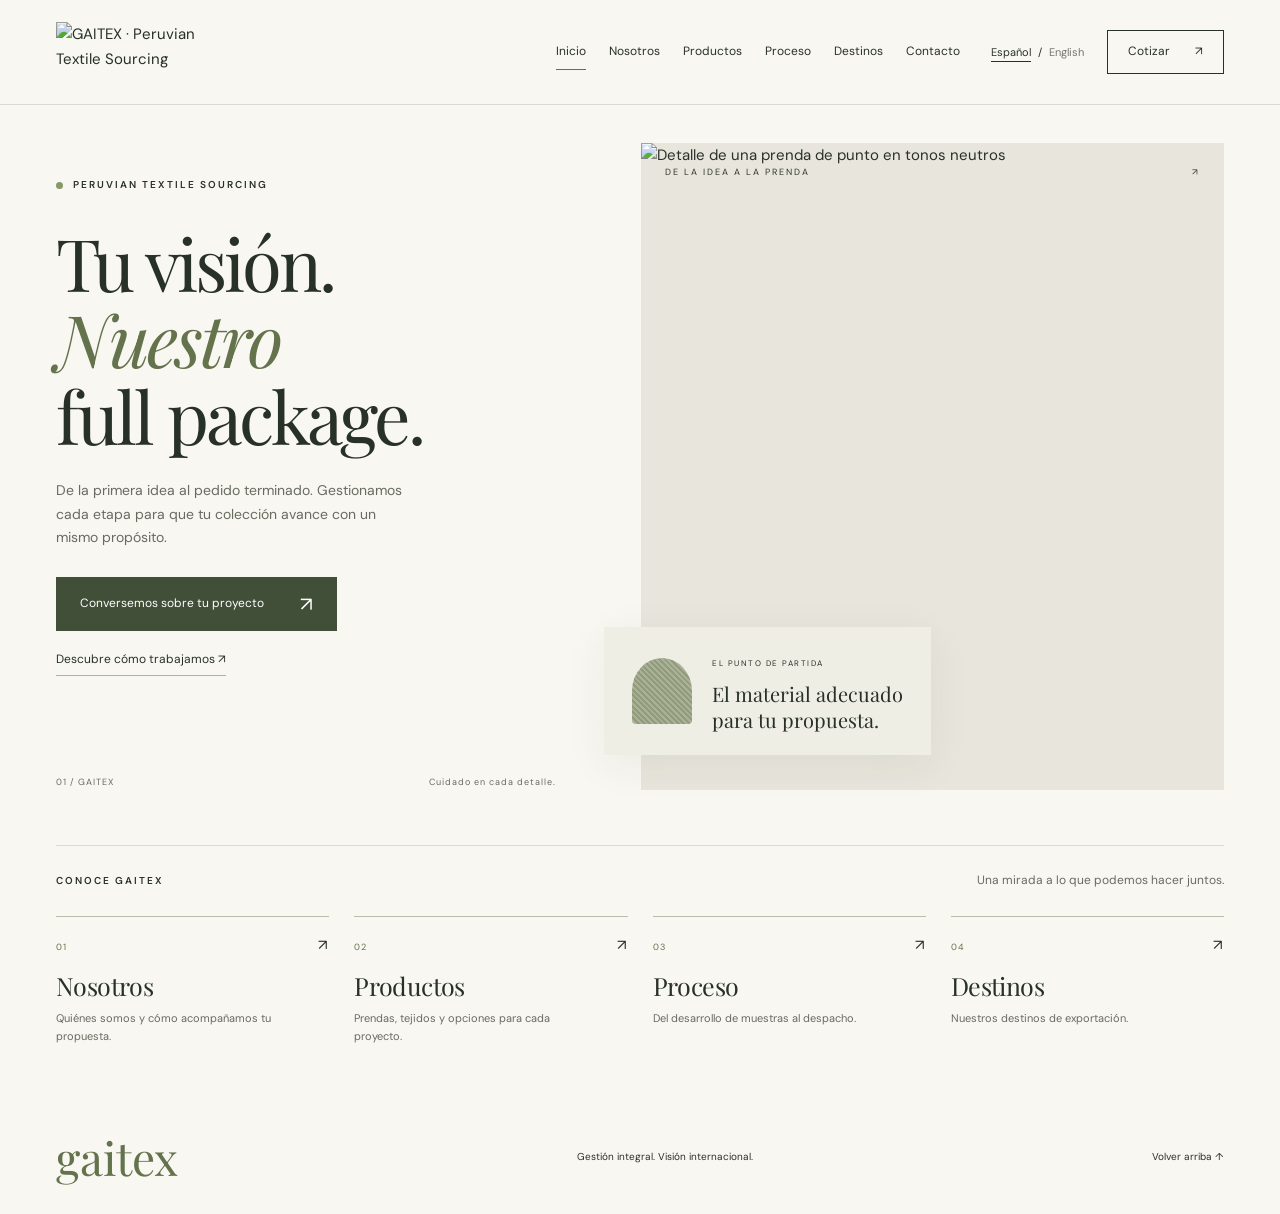
==== index.html @ 5d5069b6 "Add files via upload" ====
<!doctype html>
<html lang="es"><head><meta charset="UTF-8"><meta name="viewport" content="width=device-width,initial-scale=1"><meta name="description" content="GAITEX: gestión integral de pedidos textiles para clientes internacionales. Full package, del desarrollo al despacho."><meta name="theme-color" content="#45513b"><title>GAITEX — Inicio</title><link rel="stylesheet" href="style.css"></head>
<body data-page="home" class="home-page"><a class="skip" href="#main" data-i18n="skip">Ir al contenido</a><header><a href="index.html" class="brand" aria-label="GAITEX"><img src="assets/logo.png" alt="GAITEX · Peruvian Textile Sourcing" width="640" height="219"></a><nav aria-label="Navegación principal" data-aria="nav"><a href="index.html" data-i18n="home" aria-current="page">Inicio</a><a href="nosotros.html" data-i18n="nav1">Nosotros</a><a href="productos.html" data-i18n="nav2">Productos</a><a href="proceso.html" data-i18n="nav3">Proceso</a><a href="destinos.html" data-i18n="nav4">Destinos</a><a href="contacto.html" data-i18n="nav5">Contacto</a></nav><div class="header-right"><div class="languages" role="group" aria-label="Idioma / Language"><button type="button" data-lang="es" aria-pressed="true">Español</button><span>/</span><button type="button" data-lang="en" aria-pressed="false">English</button></div><a class="nav-cta" href="contacto.html"><span data-i18n="quote">Cotizar</span> ↗</a></div></header><main id="main"><section class="hero wrap"><div class="hero-copy"><p class="eyebrow"><span class="dot"></span> PERUVIAN TEXTILE SOURCING</p><h1><span data-i18n="h1a">Tu visión.</span><br><em data-i18n="h1b">Nuestro</em><br><span class="last">full package.</span></h1><p class="intro" data-i18n="intro">De la primera idea al pedido terminado. Gestionamos cada etapa para que tu colección avance con un mismo propósito.</p><a class="button" href="contacto.html"><span data-i18n="start">Conversemos sobre tu proyecto</span><span>↗</span></a><a class="text-link" href="proceso.html"><span data-i18n="explore">Descubre cómo trabajamos</span> ↗</a><div class="hero-foot"><span>01 / GAITEX</span><span data-i18n="herofoot">Cuidado en cada detalle.</span></div></div><div class="hero-art"><img class="hero-photo" src="assets/hero.jpg" alt="Detalle de una prenda de punto en tonos neutros" data-alt="heroalt" fetchpriority="high"><div class="image-label"><span data-i18n="imglabel">DE LA IDEA A LA PRENDA</span><span>↗</span></div><div class="material-note"><span class="swatch"></span><div><small data-i18n="note1">EL PUNTO DE PARTIDA</small><p data-i18n="note2">El material adecuado<br>para tu propuesta.</p></div></div></div></section><section class="home-hub wrap"><div class="hub-heading"><p class="eyebrow" data-i18n="hubLabel">CONOCE GAITEX</p><p data-i18n="hubTitle">Una mirada a lo que podemos hacer juntos.</p></div><div class="hub-links"><a href="nosotros.html"><span class="hub-number">01</span><h2 data-i18n="nav1">Nosotros</h2><span class="hub-arrow">↗</span><p data-i18n="hub1"></p></a><a href="productos.html"><span class="hub-number">02</span><h2 data-i18n="nav2">Productos</h2><span class="hub-arrow">↗</span><p data-i18n="hub2"></p></a><a href="proceso.html"><span class="hub-number">03</span><h2 data-i18n="nav3">Proceso</h2><span class="hub-arrow">↗</span><p data-i18n="hub3"></p></a><a href="destinos.html"><span class="hub-number">04</span><h2 data-i18n="nav4">Destinos</h2><span class="hub-arrow">↗</span><p data-i18n="hub4"></p></a></div></section></main><footer class="wrap"><a class="footer-word" href="index.html">gaitex</a><span data-i18n="footer">Gestión integral. Visión internacional.</span><a href="#main"><span data-i18n="top">Volver arriba</span> ↑</a></footer><script src="app.js"></script></body></html>
---- style.css ----
@import url('https://fonts.googleapis.com/css2?family=DM+Sans:wght@400;500;600;700&family=Manrope:wght@400;500;600;700&family=Playfair+Display:ital,wght@0,400;0,500;1,400&display=swap');
:root{--paper:#f8f7f2;--ink:#283128;--olive:#64734c;--green:#414e38;--muted:#686b60;--line:#dadcd1;--serif:'Playfair Display',Georgia,serif;--sans:'DM Sans',Arial,sans-serif}*{box-sizing:border-box}html{scroll-behavior:smooth;scroll-padding-top:110px}body{margin:0;background:var(--paper);color:var(--ink);font:15px/1.65 var(--sans)}a{color:inherit;text-decoration:none}button,input,textarea,select{font:inherit}button,a,input,textarea,select{-webkit-tap-highlight-color:transparent}button{cursor:pointer}button:focus-visible,a:focus-visible{outline:2px solid #b08b54;outline-offset:5px}.wrap{max-width:1400px;width:calc(100% - 112px);margin:auto}.section{padding:100px 0}header{height:105px;display:flex;align-items:center;justify-content:space-between;padding:0 56px;border-bottom:1px solid var(--line);gap:30px;background:var(--paper)}.brand img{display:block;width:176px;height:auto;mix-blend-mode:multiply}nav{display:flex;gap:34px;margin-left:auto}nav a{font-size:13px}nav a:hover,.text-link:hover{color:var(--olive)}.header-right{display:flex;align-items:center;gap:30px}.languages{display:flex;gap:6px;align-items:center;white-space:nowrap;font-size:11px}.languages button{border:0;background:none;padding:6px 1px;color:#73776d}.languages button[aria-pressed=true]{color:var(--ink);text-decoration:underline;text-underline-offset:5px}.nav-cta{border:1px solid var(--ink);padding:11px 20px;font-size:12px;display:flex;gap:25px}.hero{display:grid;grid-template-columns:1fr 1.05fr;min-height:730px;padding-top:38px;padding-bottom:45px;gap:30px}.hero-copy{padding:34px 0 0;position:relative;display:flex;align-items:flex-start;flex-direction:column}.eyebrow{font-size:10px;letter-spacing:2px;font-weight:600;margin:0 0 30px;display:flex;align-items:center;gap:10px}.dot{width:7px;height:7px;background:#879866;border-radius:100%}h1,h2,h3,p{margin-top:0}h1{font:400 clamp(58px,5.65vw,87px)/1.06 var(--serif);letter-spacing:-3px;margin:0 0 26px}h1 em{font-weight:400;color:var(--olive)}h1 .last{white-space:nowrap}.intro{max-width:365px;color:var(--muted);font-size:14px;margin-bottom:28px}.button{background:var(--green);color:white;border:1px solid var(--green);display:inline-flex;align-items:center;justify-content:space-between;gap:36px;padding:16px 23px;font-size:12px;transition:background .2s}.button:hover{background:#2c3725}.button span:last-child{font-size:20px;line-height:1}.text-link{font-size:12px;border-bottom:1px solid #aeb4a2;padding-bottom:5px;display:inline-block}.hero .text-link{margin-top:19px}.hero-foot{margin-top:auto;padding-top:32px;display:flex;width:90%;justify-content:space-between;font-size:9px;letter-spacing:1px;color:var(--muted)}.hero-art{position:relative;min-height:640px;background:#e8e5dc}.hero-photo{width:100%;height:100%;position:absolute;object-fit:cover;object-position:53% center}.image-label{position:absolute;top:22px;left:24px;right:24px;display:flex;justify-content:space-between;font-size:9px;letter-spacing:2px;color:#30382b}.material-note{position:absolute;bottom:35px;left:-37px;background:#eeeee4;display:flex;gap:20px;align-items:center;padding:22px 28px;box-shadow:0 10px 40px #303b2110}.material-note small{font-size:8px;letter-spacing:1.5px}.material-note p{font:20px/1.3 var(--serif);margin:7px 0 0}.swatch{height:66px;width:60px;background:repeating-linear-gradient(45deg,#929b7e 0 2px,#a9b296 2px 4px);border-radius:50% 50% 4px 4px}.approach{border-top:1px solid var(--line);display:grid;grid-template-columns:1fr 2fr;gap:40px}h2{font:400 clamp(34px,3.4vw,50px)/1.2 var(--serif);letter-spacing:-1.4px;margin:0 0 30px}.about-bottom{display:grid;grid-template-columns:1fr 1fr;gap:44px;max-width:770px}.about-bottom p{font-size:14px;color:var(--muted);margin:0}.materials{padding-top:20px}.section-head{display:flex;justify-content:space-between;gap:60px;align-items:flex-end;margin-bottom:45px}.section-head .eyebrow{margin-bottom:20px}.section-head h2{margin:0}.section-head>p{max-width:300px;font-size:13px;color:var(--muted);margin-bottom:4px}.material-grid{display:grid;grid-template-columns:1.15fr 1fr;gap:50px}.second-material{padding-top:80px}.photo-box{height:400px;background:#e9e6df;position:relative;overflow:hidden}.photo-box img{width:100%;height:100%;object-fit:cover;transition:transform .6s}.photo-box:hover img{transform:scale(1.035)}.alpaca img{object-position:40% 30%;transform:scale(1.25)}.alpaca:hover img{transform:scale(1.29)}.photo-number{position:absolute;bottom:18px;left:20px;background:#f8f7f2e6;padding:4px 10px;font-size:10px}.product-line{display:flex;justify-content:space-between;align-items:center;margin-top:18px}h3{font:26px/1.3 var(--serif);margin:0}.material-grid article>p{font-size:12px;color:var(--muted);margin-top:8px}.photo-disclaimer{font-size:10px;color:var(--muted);margin:25px 0 0}.journey{background:var(--green);color:#f5f4ec}.journey .eyebrow{color:#c4cead}.journey .section-head>p{color:#d4d9ca}.steps{display:grid;grid-template-columns:repeat(4,1fr);margin-top:65px;border-bottom:1px solid #ffffff35}.step{border:0;border-top:1px solid #ffffff45;background:transparent;color:#e7eadf;text-align:left;padding:24px 16px 24px 0;position:relative}.step>span{display:block;font-size:11px;margin-bottom:22px;color:#c6cdbb}.step strong{font-size:13px;font-weight:400}.step b{position:absolute;right:22px;top:23px;font-weight:400;opacity:0}.step.active{border-top:3px solid #c8d6a8;background:#ffffff09;padding-top:22px}.step.active b{opacity:1}.step:hover{background:#ffffff0a}.stage-detail{display:flex;gap:25px;align-items:flex-start;padding:25px 0;min-height:110px}.stage-detail>span{font-size:10px;color:#c1c9b5;white-space:nowrap;padding-top:2px}.stage-detail p{font-size:13px;max-width:690px;color:#e2e5db}.leadtime{border-top:1px solid #ffffff30;padding-top:35px;display:flex;gap:50px;align-items:center}.leadtime>div{display:flex;gap:17px;align-items:center;white-space:nowrap}.ninety{font:70px/1 var(--serif)}.leadtime>div>span:last-child{max-width:80px;white-space:normal;font-size:12px;line-height:1.5}.leadtime p{font-size:11px;color:#cbd3c0;max-width:360px;margin:0}.lead-symbol{margin-left:auto;font-size:35px}.world-grid{display:grid;grid-template-columns:1fr 1fr;gap:100px}.world-grid>div>p{max-width:340px;color:var(--muted);font-size:13px;margin-bottom:28px}.destinations>div{display:flex;align-items:center;gap:25px;padding:17px 0;border-bottom:1px solid var(--line)}.destinations>div:first-child{border-top:1px solid var(--line);flex-wrap:wrap;gap:4px 25px}.destinations>div>span{font-size:10px;color:var(--muted)}.destinations h3{flex:1;font-size:24px}.destinations small{width:100%;margin-left:38px;font-size:8px;letter-spacing:1px}.contact{background:#eeeee5}.contact-grid{display:grid;grid-template-columns:1fr 1fr;gap:100px}.contact-grid>div>p:not(.eyebrow){max-width:330px;font-size:13px;color:var(--muted)}.contact-meta{margin-top:55px}.contact-meta>span{font-size:9px;letter-spacing:1.5px}.contact-meta p{font-size:12px;color:var(--muted);margin-top:8px}.form-row{display:grid;grid-template-columns:1fr 1fr;gap:25px}label{display:block;margin-bottom:20px}label>span{display:block;font-size:11px;margin-bottom:7px}input,select,textarea{width:100%;border:0;border-bottom:1px solid #aab29c;background:transparent;padding:8px 0;border-radius:0;color:var(--ink);font-size:13px}textarea{resize:vertical}input:focus,textarea:focus,select:focus{outline:0;border-bottom:2px solid var(--green)}textarea::placeholder{color:#707568;font-size:12px}.form-note{font-size:10px;color:var(--muted);max-width:390px;margin:0 0 18px}form>.button{width:100%}#form-status{font-size:12px;margin:14px 0 0}footer{display:flex;justify-content:space-between;align-items:center;padding:34px 0;gap:25px}footer>span,footer>a:last-child{font-size:10px}.footer-word{font:46px/1 var(--serif);color:var(--olive)}.skip{position:fixed;left:10px;top:-100px;background:white;padding:10px;z-index:10}.skip:focus{top:10px}@media(min-width:1600px){.hero{min-height:800px}.hero-art{min-height:700px}}@media(max-width:1100px){header{padding:0 30px;gap:20px}nav{gap:18px}.header-right{gap:18px}.brand img{width:145px}.wrap{width:calc(100% - 60px)}h1{font-size:65px}.hero{grid-template-columns:1fr 1fr;gap:22px;min-height:670px}.hero-art{min-height:590px}.section{padding:75px 0}.world-grid,.contact-grid{gap:50px}.material-note{left:-20px;padding:18px}.section-head{gap:35px}.section-head>p{max-width:250px}}@media(max-width:760px){html{scroll-padding-top:25px}header{height:auto;padding:18px 22px;flex-wrap:wrap;gap:15px}.brand img{width:133px}.header-right{margin-left:auto;gap:15px}.nav-cta{display:none}.languages{font-size:10px}nav{order:3;width:100%;justify-content:space-between;border-top:1px solid var(--line);padding-top:12px}nav a{font-size:11px}.wrap{width:calc(100% - 44px)}.hero{grid-template-columns:1fr;padding-top:15px;gap:28px}.hero-copy{padding-top:22px}h1{font-size:clamp(52px,12vw,76px);letter-spacing:-2px}.hero .eyebrow{font-size:8px;margin-bottom:24px}.intro{font-size:13px;max-width:340px}.hero-foot{display:none}.hero-art{min-height:440px;margin-left:15px}.material-note{left:-15px;bottom:24px}.hero .text-link{margin-top:18px}.section{padding:60px 0}.approach{grid-template-columns:1fr;gap:0}.approach>.eyebrow{margin-bottom:22px}h2{font-size:35px;letter-spacing:-1px}.about-bottom{grid-template-columns:1fr;gap:18px}.about-bottom p{font-size:13px}.section-head{display:block;margin-bottom:30px}.section-head>p{max-width:100%;margin-top:20px}.material-grid{gap:28px;grid-template-columns:1fr}.second-material{padding-top:10px}.photo-box{height:360px}.photo-disclaimer{font-size:9px}.steps{grid-template-columns:1fr 1fr;margin-top:32px}.step{padding:18px 10px 18px 0}.step.active{padding-top:16px}.step strong{font-size:11px}.step>span{margin-bottom:15px}.step b{right:15px;top:17px}.stage-detail{min-height:140px;gap:18px}.stage-detail p{font-size:12px}.leadtime{gap:20px;align-items:flex-start;flex-wrap:wrap}.leadtime p{max-width:100%;order:3}.ninety{font-size:60px}.lead-symbol{font-size:27px}.world-grid,.contact-grid{grid-template-columns:1fr;gap:38px}.international>.eyebrow{font-size:9px}.destinations h3{font-size:23px}.contact-meta{margin-top:25px}.form-row{gap:20px}footer{flex-wrap:wrap;gap:18px}footer>span{order:3;width:100%}.footer-word{font-size:40px}}@media(prefers-reduced-motion:reduce){html{scroll-behavior:auto}*{transition:none!important}}

/* Multi-page navigation and editorial chapter layouts. */
header nav{gap:23px}header nav a{font-size:12px;position:relative;padding:10px 0}header nav a[aria-current="page"]:after{content:"";position:absolute;left:0;right:0;bottom:2px;height:1px;background:var(--olive)}.header-right{gap:22px}.breadcrumb{display:flex;gap:12px;font-size:10px;color:var(--muted);padding-top:30px}.breadcrumb a{text-decoration:underline;text-underline-offset:3px}.inner-page main{min-height:65vh}.inner-page h1{font:400 clamp(36px,3.4vw,50px)/1.2 var(--serif);letter-spacing:-1.4px;margin:0 0 30px}.inner-page .section-head h1{margin-bottom:0}.inner-page .section{padding-top:60px;padding-bottom:65px}.inner-page .approach{border:0}.inner-page .materials{padding-top:50px}.inner-page .journey{margin-top:28px}.inner-page .contact{margin-top:28px}.page-cta{border-top:1px solid var(--line);padding:35px 0;display:flex;justify-content:space-between;gap:25px;align-items:center}.page-cta>p{font:25px/1.4 var(--serif);margin:0}.home-hub{padding:10px 0 55px}.hub-heading{display:flex;align-items:center;justify-content:space-between;gap:20px;border-top:1px solid var(--line);padding-top:25px;margin-bottom:25px}.hub-heading .eyebrow{margin:0}.hub-heading>p:last-child{font-size:12px;color:var(--muted);margin:0}.hub-links{display:grid;grid-template-columns:repeat(4,1fr);gap:25px}.hub-links>a{position:relative;padding:16px 0 0;border-top:1px solid #b7bfaa}.hub-number{font-size:9px;color:var(--olive);letter-spacing:1px}.hub-links h2{font-size:25px;letter-spacing:-.6px;margin:13px 0 8px}.hub-links p{font-size:11px;color:var(--muted);max-width:220px;margin:0}.hub-arrow{position:absolute;right:2px;top:16px;transition:transform .2s}.hub-links>a:hover .hub-arrow{transform:translate(3px,-3px)}.about-visual{display:grid;grid-template-columns:1.4fr 1fr;gap:70px;padding-bottom:70px;align-items:center}.about-image{position:relative;height:340px;overflow:hidden}.about-image img{width:100%;height:100%;object-fit:cover;object-position:50% 44%}.about-image>span{position:absolute;bottom:16px;left:20px;background:var(--paper);padding:10px 15px;font-size:10px}.about-note>.eyebrow{color:var(--olive);margin-bottom:15px}.about-note h2{font-size:40px;margin-bottom:20px}.about-note p{font-size:13px;color:var(--muted);max-width:320px}.about-note .text-link{margin-top:10px}.inner-page .photo-box{height:340px}.inner-page .second-material{padding-top:45px}.inner-page .international{padding-bottom:70px}.inner-page .contact-grid{gap:80px}.inner-page .leadtime{margin-top:5px}
@media(max-width:1150px) and (min-width:761px){header{gap:18px;padding:0 25px}.brand img{width:125px}header nav{gap:14px}header nav a{font-size:11px}.header-right{gap:16px}.nav-cta{padding:10px 13px;gap:12px}.languages{font-size:10px}.about-visual{gap:35px}}
@media(max-width:900px) and (min-width:761px){header{flex-wrap:wrap;height:auto;padding:18px 30px;gap:12px}header nav{order:3;width:100%;justify-content:space-between;border-top:1px solid var(--line);padding-top:8px}.header-right{margin-left:auto}}
@media(max-width:760px){header nav{gap:8px;flex-wrap:wrap;justify-content:space-between}header nav a{font-size:10px;padding:4px 0}.breadcrumb{padding-top:22px;font-size:9px}.inner-page h1{font-size:34px;letter-spacing:-1px}.inner-page .section{padding:40px 0 45px}.inner-page .materials{padding-top:35px}.home-hub{padding-bottom:38px}.hub-heading{display:block;padding-top:20px}.hub-heading>p:last-child{margin-top:9px;font-size:11px}.hub-links{grid-template-columns:1fr 1fr;gap:25px 22px}.hub-links h2{font-size:24px}.hub-links p{font-size:10px}.page-cta{align-items:flex-start;flex-direction:column;padding:28px 0}.page-cta>p{font-size:23px}.page-cta>.button{width:100%}.about-visual{grid-template-columns:1fr;gap:30px;padding-bottom:45px}.about-image{height:290px}.about-note h2{font-size:34px}.about-image>span{font-size:9px;left:12px;bottom:12px}.inner-page .second-material{padding-top:5px}.inner-page .photo-box{height:330px}.inner-page .contact-grid{gap:30px}.inner-page .journey,.inner-page .contact{margin-top:22px}}
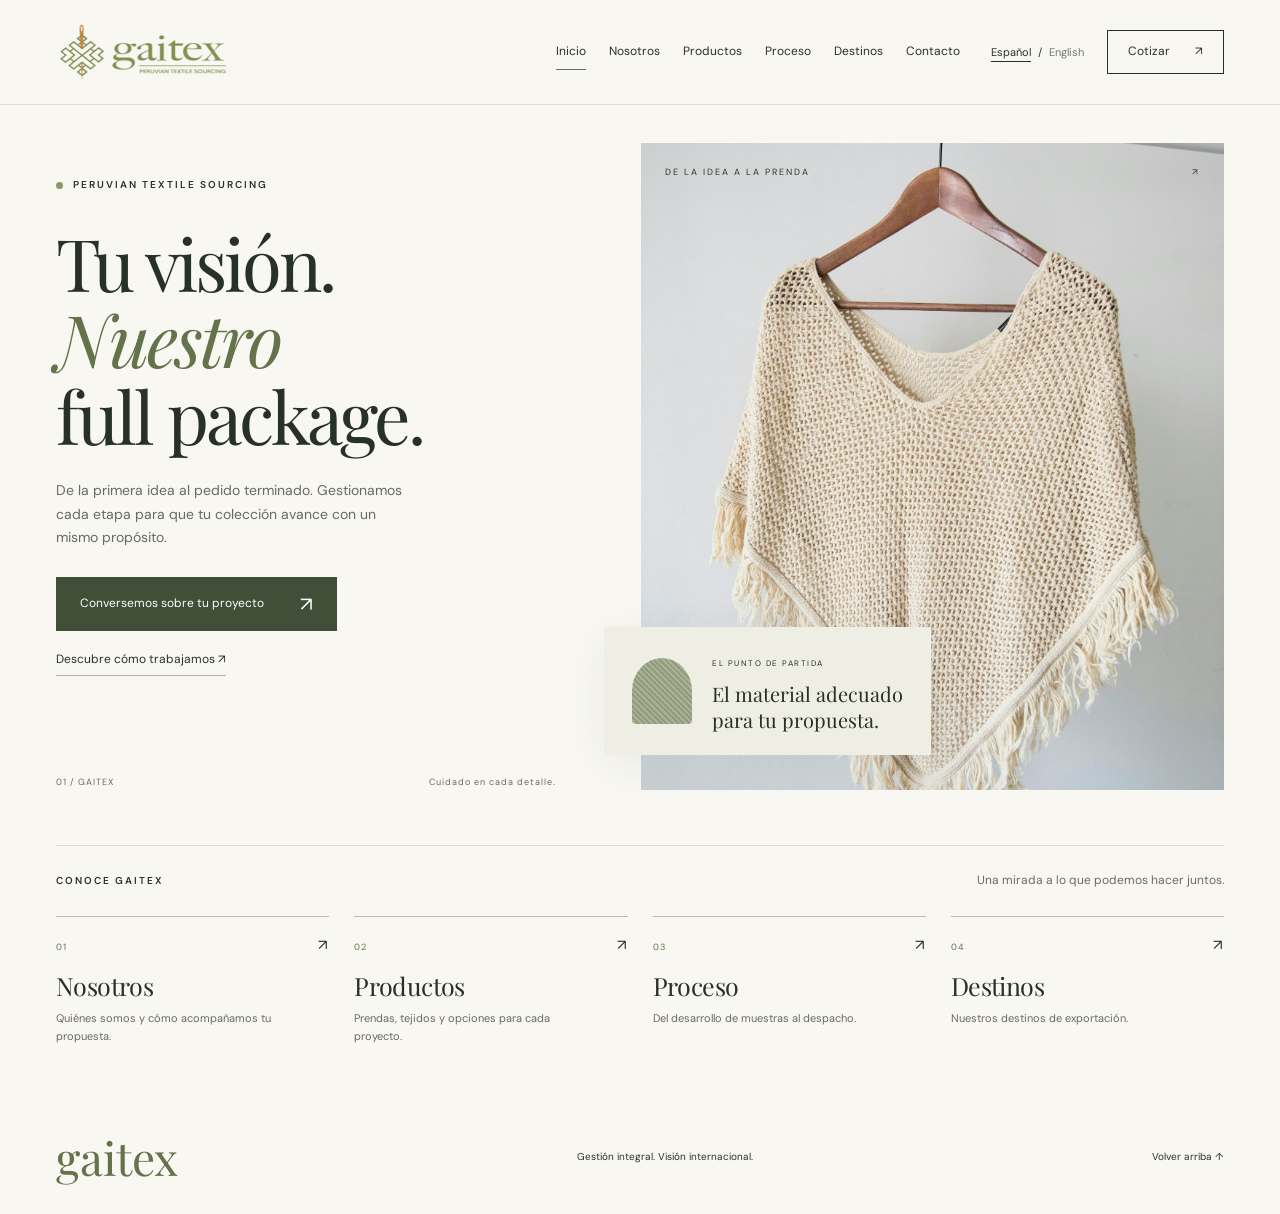
==== commit b0b07488: "Add files via upload" ====
--- a/index.html
+++ b/index.html
@@ -1,3 +1,3 @@
 <!doctype html>
 <html lang="es"><head><meta charset="UTF-8"><meta name="viewport" content="width=device-width,initial-scale=1"><meta name="description" content="GAITEX: gestión integral de pedidos textiles para clientes internacionales. Full package, del desarrollo al despacho."><meta name="theme-color" content="#45513b"><title>GAITEX — Inicio</title><link rel="stylesheet" href="style.css"></head>
-<body data-page="home" class="home-page"><a class="skip" href="#main" data-i18n="skip">Ir al contenido</a><header><a href="index.html" class="brand" aria-label="GAITEX"><img src="assets/logo.png" alt="GAITEX · Peruvian Textile Sourcing" width="640" height="219"></a><nav aria-label="Navegación principal" data-aria="nav"><a href="index.html" data-i18n="home" aria-current="page">Inicio</a><a href="nosotros.html" data-i18n="nav1">Nosotros</a><a href="productos.html" data-i18n="nav2">Productos</a><a href="proceso.html" data-i18n="nav3">Proceso</a><a href="destinos.html" data-i18n="nav4">Destinos</a><a href="contacto.html" data-i18n="nav5">Contacto</a></nav><div class="header-right"><div class="languages" role="group" aria-label="Idioma / Language"><button type="button" data-lang="es" aria-pressed="true">Español</button><span>/</span><button type="button" data-lang="en" aria-pressed="false">English</button></div><a class="nav-cta" href="contacto.html"><span data-i18n="quote">Cotizar</span> ↗</a></div></header><main id="main"><section class="hero wrap"><div class="hero-copy"><p class="eyebrow"><span class="dot"></span> PERUVIAN TEXTILE SOURCING</p><h1><span data-i18n="h1a">Tu visión.</span><br><em data-i18n="h1b">Nuestro</em><br><span class="last">full package.</span></h1><p class="intro" data-i18n="intro">De la primera idea al pedido terminado. Gestionamos cada etapa para que tu colección avance con un mismo propósito.</p><a class="button" href="contacto.html"><span data-i18n="start">Conversemos sobre tu proyecto</span><span>↗</span></a><a class="text-link" href="proceso.html"><span data-i18n="explore">Descubre cómo trabajamos</span> ↗</a><div class="hero-foot"><span>01 / GAITEX</span><span data-i18n="herofoot">Cuidado en cada detalle.</span></div></div><div class="hero-art"><img class="hero-photo" src="assets/hero.jpg" alt="Detalle de una prenda de punto en tonos neutros" data-alt="heroalt" fetchpriority="high"><div class="image-label"><span data-i18n="imglabel">DE LA IDEA A LA PRENDA</span><span>↗</span></div><div class="material-note"><span class="swatch"></span><div><small data-i18n="note1">EL PUNTO DE PARTIDA</small><p data-i18n="note2">El material adecuado<br>para tu propuesta.</p></div></div></div></section><section class="home-hub wrap"><div class="hub-heading"><p class="eyebrow" data-i18n="hubLabel">CONOCE GAITEX</p><p data-i18n="hubTitle">Una mirada a lo que podemos hacer juntos.</p></div><div class="hub-links"><a href="nosotros.html"><span class="hub-number">01</span><h2 data-i18n="nav1">Nosotros</h2><span class="hub-arrow">↗</span><p data-i18n="hub1"></p></a><a href="productos.html"><span class="hub-number">02</span><h2 data-i18n="nav2">Productos</h2><span class="hub-arrow">↗</span><p data-i18n="hub2"></p></a><a href="proceso.html"><span class="hub-number">03</span><h2 data-i18n="nav3">Proceso</h2><span class="hub-arrow">↗</span><p data-i18n="hub3"></p></a><a href="destinos.html"><span class="hub-number">04</span><h2 data-i18n="nav4">Destinos</h2><span class="hub-arrow">↗</span><p data-i18n="hub4"></p></a></div></section></main><footer class="wrap"><a class="footer-word" href="index.html">gaitex</a><span data-i18n="footer">Gestión integral. Visión internacional.</span><a href="#main"><span data-i18n="top">Volver arriba</span> ↑</a></footer><script src="app.js"></script></body></html>+<body data-page="home" class="home-page"><a class="skip" href="#main" data-i18n="skip">Ir al contenido</a><header><a href="index.html" class="brand" aria-label="GAITEX"><img src="logo.png" alt="GAITEX · Peruvian Textile Sourcing" width="640" height="219"></a><nav aria-label="Navegación principal" data-aria="nav"><a href="index.html" data-i18n="home" aria-current="page">Inicio</a><a href="nosotros.html" data-i18n="nav1">Nosotros</a><a href="productos.html" data-i18n="nav2">Productos</a><a href="proceso.html" data-i18n="nav3">Proceso</a><a href="destinos.html" data-i18n="nav4">Destinos</a><a href="contacto.html" data-i18n="nav5">Contacto</a></nav><div class="header-right"><div class="languages" role="group" aria-label="Idioma / Language"><button type="button" data-lang="es" aria-pressed="true">Español</button><span>/</span><button type="button" data-lang="en" aria-pressed="false">English</button></div><a class="nav-cta" href="contacto.html"><span data-i18n="quote">Cotizar</span> ↗</a></div></header><main id="main"><section class="hero wrap"><div class="hero-copy"><p class="eyebrow"><span class="dot"></span> PERUVIAN TEXTILE SOURCING</p><h1><span data-i18n="h1a">Tu visión.</span><br><em data-i18n="h1b">Nuestro</em><br><span class="last">full package.</span></h1><p class="intro" data-i18n="intro">De la primera idea al pedido terminado. Gestionamos cada etapa para que tu colección avance con un mismo propósito.</p><a class="button" href="contacto.html"><span data-i18n="start">Conversemos sobre tu proyecto</span><span>↗</span></a><a class="text-link" href="proceso.html"><span data-i18n="explore">Descubre cómo trabajamos</span> ↗</a><div class="hero-foot"><span>01 / GAITEX</span><span data-i18n="herofoot">Cuidado en cada detalle.</span></div></div><div class="hero-art"><img class="hero-photo" src="hero.jpg" alt="Detalle de una prenda de punto en tonos neutros" data-alt="heroalt" fetchpriority="high"><div class="image-label"><span data-i18n="imglabel">DE LA IDEA A LA PRENDA</span><span>↗</span></div><div class="material-note"><span class="swatch"></span><div><small data-i18n="note1">EL PUNTO DE PARTIDA</small><p data-i18n="note2">El material adecuado<br>para tu propuesta.</p></div></div></div></section><section class="home-hub wrap"><div class="hub-heading"><p class="eyebrow" data-i18n="hubLabel">CONOCE GAITEX</p><p data-i18n="hubTitle">Una mirada a lo que podemos hacer juntos.</p></div><div class="hub-links"><a href="nosotros.html"><span class="hub-number">01</span><h2 data-i18n="nav1">Nosotros</h2><span class="hub-arrow">↗</span><p data-i18n="hub1"></p></a><a href="productos.html"><span class="hub-number">02</span><h2 data-i18n="nav2">Productos</h2><span class="hub-arrow">↗</span><p data-i18n="hub2"></p></a><a href="proceso.html"><span class="hub-number">03</span><h2 data-i18n="nav3">Proceso</h2><span class="hub-arrow">↗</span><p data-i18n="hub3"></p></a><a href="destinos.html"><span class="hub-number">04</span><h2 data-i18n="nav4">Destinos</h2><span class="hub-arrow">↗</span><p data-i18n="hub4"></p></a></div></section></main><footer class="wrap"><a class="footer-word" href="index.html">gaitex</a><span data-i18n="footer">Gestión integral. Visión internacional.</span><a href="#main"><span data-i18n="top">Volver arriba</span> ↑</a></footer><script src="app.js"></script></body></html>
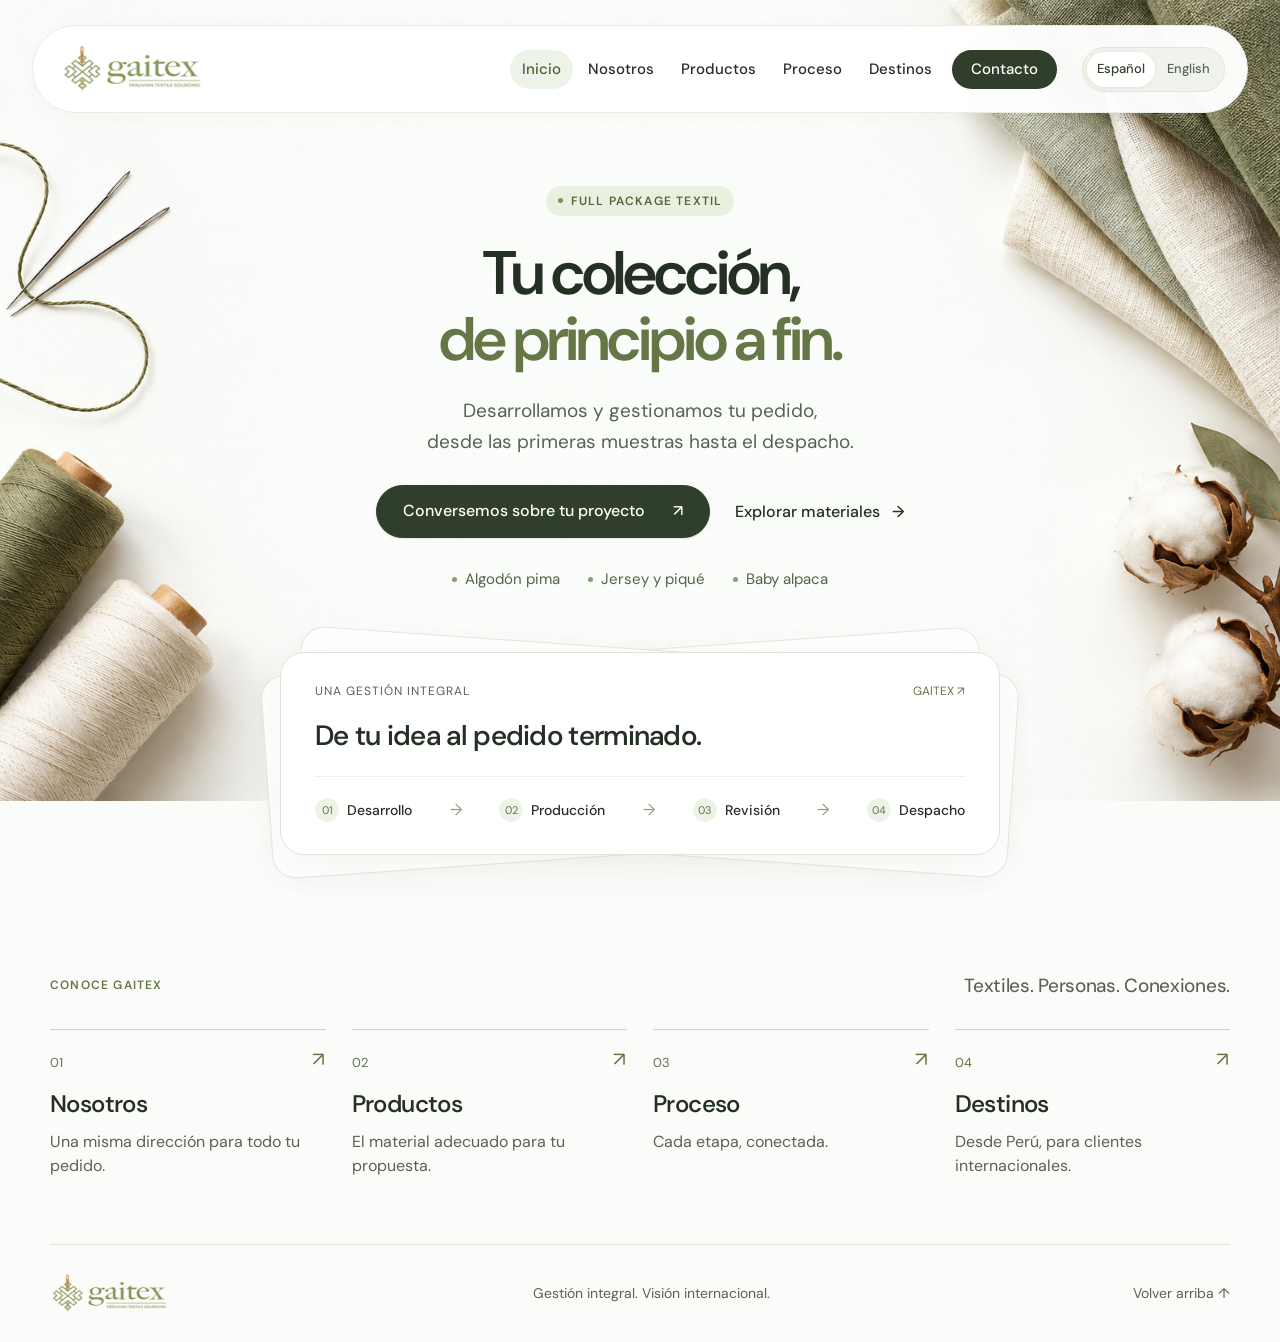
==== commit f299e993: "Add files via upload" ====
--- a/index.html
+++ b/index.html
@@ -1,3 +1,7 @@
 <!doctype html>
-<html lang="es"><head><meta charset="UTF-8"><meta name="viewport" content="width=device-width,initial-scale=1"><meta name="description" content="GAITEX: gestión integral de pedidos textiles para clientes internacionales. Full package, del desarrollo al despacho."><meta name="theme-color" content="#45513b"><title>GAITEX — Inicio</title><link rel="stylesheet" href="style.css"></head>
-<body data-page="home" class="home-page"><a class="skip" href="#main" data-i18n="skip">Ir al contenido</a><header><a href="index.html" class="brand" aria-label="GAITEX"><img src="logo.png" alt="GAITEX · Peruvian Textile Sourcing" width="640" height="219"></a><nav aria-label="Navegación principal" data-aria="nav"><a href="index.html" data-i18n="home" aria-current="page">Inicio</a><a href="nosotros.html" data-i18n="nav1">Nosotros</a><a href="productos.html" data-i18n="nav2">Productos</a><a href="proceso.html" data-i18n="nav3">Proceso</a><a href="destinos.html" data-i18n="nav4">Destinos</a><a href="contacto.html" data-i18n="nav5">Contacto</a></nav><div class="header-right"><div class="languages" role="group" aria-label="Idioma / Language"><button type="button" data-lang="es" aria-pressed="true">Español</button><span>/</span><button type="button" data-lang="en" aria-pressed="false">English</button></div><a class="nav-cta" href="contacto.html"><span data-i18n="quote">Cotizar</span> ↗</a></div></header><main id="main"><section class="hero wrap"><div class="hero-copy"><p class="eyebrow"><span class="dot"></span> PERUVIAN TEXTILE SOURCING</p><h1><span data-i18n="h1a">Tu visión.</span><br><em data-i18n="h1b">Nuestro</em><br><span class="last">full package.</span></h1><p class="intro" data-i18n="intro">De la primera idea al pedido terminado. Gestionamos cada etapa para que tu colección avance con un mismo propósito.</p><a class="button" href="contacto.html"><span data-i18n="start">Conversemos sobre tu proyecto</span><span>↗</span></a><a class="text-link" href="proceso.html"><span data-i18n="explore">Descubre cómo trabajamos</span> ↗</a><div class="hero-foot"><span>01 / GAITEX</span><span data-i18n="herofoot">Cuidado en cada detalle.</span></div></div><div class="hero-art"><img class="hero-photo" src="hero.jpg" alt="Detalle de una prenda de punto en tonos neutros" data-alt="heroalt" fetchpriority="high"><div class="image-label"><span data-i18n="imglabel">DE LA IDEA A LA PRENDA</span><span>↗</span></div><div class="material-note"><span class="swatch"></span><div><small data-i18n="note1">EL PUNTO DE PARTIDA</small><p data-i18n="note2">El material adecuado<br>para tu propuesta.</p></div></div></div></section><section class="home-hub wrap"><div class="hub-heading"><p class="eyebrow" data-i18n="hubLabel">CONOCE GAITEX</p><p data-i18n="hubTitle">Una mirada a lo que podemos hacer juntos.</p></div><div class="hub-links"><a href="nosotros.html"><span class="hub-number">01</span><h2 data-i18n="nav1">Nosotros</h2><span class="hub-arrow">↗</span><p data-i18n="hub1"></p></a><a href="productos.html"><span class="hub-number">02</span><h2 data-i18n="nav2">Productos</h2><span class="hub-arrow">↗</span><p data-i18n="hub2"></p></a><a href="proceso.html"><span class="hub-number">03</span><h2 data-i18n="nav3">Proceso</h2><span class="hub-arrow">↗</span><p data-i18n="hub3"></p></a><a href="destinos.html"><span class="hub-number">04</span><h2 data-i18n="nav4">Destinos</h2><span class="hub-arrow">↗</span><p data-i18n="hub4"></p></a></div></section></main><footer class="wrap"><a class="footer-word" href="index.html">gaitex</a><span data-i18n="footer">Gestión integral. Visión internacional.</span><a href="#main"><span data-i18n="top">Volver arriba</span> ↑</a></footer><script src="app.js"></script></body></html>+<html lang="es"><head><meta charset="UTF-8"><meta name="viewport" content="width=device-width,initial-scale=1"><meta name="description" content="GAITEX: full package textil para clientes internacionales, del desarrollo al despacho."><meta name="theme-color" content="#fbfcf9"><title>GAITEX — Full package textil</title><link rel="stylesheet" href="style.css?v=gaitex-unificado-1"></head>
+<body class="home-page" data-page="home"><a class="skip" href="#main" data-i18n="h_skip">Ir al contenido</a><div class="atelier"><header class="header"><a href="index.html" class="logo" aria-label="GAITEX"><img src="logo.png" alt="GAITEX · Peruvian Textile Sourcing" width="640" height="219"></a><nav aria-label="Navegación principal" data-aria="nav"><a href="index.html" data-i18n="home" aria-current="page">Inicio</a><a href="nosotros.html" data-i18n="nav1">Nosotros</a><a href="productos.html" data-i18n="nav2">Productos</a><a href="proceso.html" data-i18n="nav3">Proceso</a><a href="destinos.html" data-i18n="nav4">Destinos</a><a href="contacto.html" data-i18n="nav5" class="nav-contact">Contacto</a></nav><div class="languages" role="group" aria-label="Idioma / Language"><button type="button" data-lang="es" aria-pressed="true">Español</button><button type="button" data-lang="en" aria-pressed="false">English</button></div></header>
+<main id="main"><section class="hero" aria-labelledby="hero-title"><div class="hero-copy"><p class="eyebrow"><i></i><span data-i18n="h_eyebrow">FULL PACKAGE TEXTIL</span></p><h1 id="hero-title"><span data-i18n="h_title1">Tu colección,</span><br><span class="green" data-i18n="h_title2">de principio a fin.</span></h1><p class="intro" data-i18n="h_intro">Desarrollamos y gestionamos tu pedido,<br> desde las primeras muestras hasta el despacho.</p><div class="hero-actions"><a class="button" href="contacto.html"><span data-i18n="h_cta">Conversemos sobre tu proyecto</span><span aria-hidden="true">↗</span></a><a class="secondary" href="productos.html"><span data-i18n="h_explore">Explorar materiales</span><span aria-hidden="true">→</span></a></div><div class="materials" aria-label="Materiales" data-aria="h_materials"><span><i></i><span data-i18n="h_pima">Algodón pima</span></span><span><i></i><span data-i18n="h_knit">Jersey y piqué</span></span><span><i></i><span>Baby alpaca</span></span></div></div>
+<div class="process-stack"><div class="stack-back back-one" aria-hidden="true"></div><div class="stack-back back-two" aria-hidden="true"></div><a class="process-card" href="proceso.html"><div class="card-top"><span class="card-eyebrow" data-i18n="h_cardlabel">UNA GESTIÓN INTEGRAL</span><span class="card-mark">GAITEX ↗</span></div><h2 data-i18n="h_cardtitle">De tu idea al pedido terminado.</h2><div class="process-steps"><div><span>01</span><strong data-i18n="h_s1">Desarrollo</strong></div><span class="connector" aria-hidden="true">→</span><div><span>02</span><strong data-i18n="h_s2">Producción</strong></div><span class="connector" aria-hidden="true">→</span><div><span>03</span><strong data-i18n="h_s3">Revisión</strong></div><span class="connector" aria-hidden="true">→</span><div><span>04</span><strong data-i18n="h_s4">Despacho</strong></div></div></a></div></section></main></div>
+<section class="explore-section" aria-labelledby="explore-title"><div class="section-caption"><p data-i18n="h_sectionlabel">CONOCE GAITEX</p><h2 id="explore-title" data-i18n="h_sectiontitle">Textiles. Personas. Conexiones.</h2></div><div class="page-links"><a href="nosotros.html"><span class="link-number">01</span><h3 data-i18n="h_about">Nosotros</h3><p data-i18n="h_abouttext">Una misma dirección para todo tu pedido.</p><span class="arrow" aria-hidden="true">↗</span></a><a href="productos.html"><span class="link-number">02</span><h3 data-i18n="h_products">Productos</h3><p data-i18n="h_productstext">El material adecuado para tu propuesta.</p><span class="arrow" aria-hidden="true">↗</span></a><a href="proceso.html"><span class="link-number">03</span><h3 data-i18n="h_process">Proceso</h3><p data-i18n="h_processtext">Cada etapa, conectada.</p><span class="arrow" aria-hidden="true">↗</span></a><a href="destinos.html"><span class="link-number">04</span><h3 data-i18n="h_destinations">Destinos</h3><p data-i18n="h_destinationstext">Desde Perú, para clientes internacionales.</p><span class="arrow" aria-hidden="true">↗</span></a></div></section>
+<footer class="site-footer wrap"><a class="footer-logo" href="index.html" aria-label="GAITEX"><img src="logo.png" alt="GAITEX" width="640" height="219"></a><p data-i18n="footer">Gestión integral. Visión internacional.</p><a href="#main"><span data-i18n="top">Volver arriba</span> ↑</a></footer><script src="app.js?v=gaitex-unificado-1"></script></body></html>
--- a/style.css
+++ b/style.css
@@ -1,8 +1,12 @@
-@import url('https://fonts.googleapis.com/css2?family=DM+Sans:wght@400;500;600;700&family=Manrope:wght@400;500;600;700&family=Playfair+Display:ital,wght@0,400;0,500;1,400&display=swap');
-:root{--paper:#f8f7f2;--ink:#283128;--olive:#64734c;--green:#414e38;--muted:#686b60;--line:#dadcd1;--serif:'Playfair Display',Georgia,serif;--sans:'DM Sans',Arial,sans-serif}*{box-sizing:border-box}html{scroll-behavior:smooth;scroll-padding-top:110px}body{margin:0;background:var(--paper);color:var(--ink);font:15px/1.65 var(--sans)}a{color:inherit;text-decoration:none}button,input,textarea,select{font:inherit}button,a,input,textarea,select{-webkit-tap-highlight-color:transparent}button{cursor:pointer}button:focus-visible,a:focus-visible{outline:2px solid #b08b54;outline-offset:5px}.wrap{max-width:1400px;width:calc(100% - 112px);margin:auto}.section{padding:100px 0}header{height:105px;display:flex;align-items:center;justify-content:space-between;padding:0 56px;border-bottom:1px solid var(--line);gap:30px;background:var(--paper)}.brand img{display:block;width:176px;height:auto;mix-blend-mode:multiply}nav{display:flex;gap:34px;margin-left:auto}nav a{font-size:13px}nav a:hover,.text-link:hover{color:var(--olive)}.header-right{display:flex;align-items:center;gap:30px}.languages{display:flex;gap:6px;align-items:center;white-space:nowrap;font-size:11px}.languages button{border:0;background:none;padding:6px 1px;color:#73776d}.languages button[aria-pressed=true]{color:var(--ink);text-decoration:underline;text-underline-offset:5px}.nav-cta{border:1px solid var(--ink);padding:11px 20px;font-size:12px;display:flex;gap:25px}.hero{display:grid;grid-template-columns:1fr 1.05fr;min-height:730px;padding-top:38px;padding-bottom:45px;gap:30px}.hero-copy{padding:34px 0 0;position:relative;display:flex;align-items:flex-start;flex-direction:column}.eyebrow{font-size:10px;letter-spacing:2px;font-weight:600;margin:0 0 30px;display:flex;align-items:center;gap:10px}.dot{width:7px;height:7px;background:#879866;border-radius:100%}h1,h2,h3,p{margin-top:0}h1{font:400 clamp(58px,5.65vw,87px)/1.06 var(--serif);letter-spacing:-3px;margin:0 0 26px}h1 em{font-weight:400;color:var(--olive)}h1 .last{white-space:nowrap}.intro{max-width:365px;color:var(--muted);font-size:14px;margin-bottom:28px}.button{background:var(--green);color:white;border:1px solid var(--green);display:inline-flex;align-items:center;justify-content:space-between;gap:36px;padding:16px 23px;font-size:12px;transition:background .2s}.button:hover{background:#2c3725}.button span:last-child{font-size:20px;line-height:1}.text-link{font-size:12px;border-bottom:1px solid #aeb4a2;padding-bottom:5px;display:inline-block}.hero .text-link{margin-top:19px}.hero-foot{margin-top:auto;padding-top:32px;display:flex;width:90%;justify-content:space-between;font-size:9px;letter-spacing:1px;color:var(--muted)}.hero-art{position:relative;min-height:640px;background:#e8e5dc}.hero-photo{width:100%;height:100%;position:absolute;object-fit:cover;object-position:53% center}.image-label{position:absolute;top:22px;left:24px;right:24px;display:flex;justify-content:space-between;font-size:9px;letter-spacing:2px;color:#30382b}.material-note{position:absolute;bottom:35px;left:-37px;background:#eeeee4;display:flex;gap:20px;align-items:center;padding:22px 28px;box-shadow:0 10px 40px #303b2110}.material-note small{font-size:8px;letter-spacing:1.5px}.material-note p{font:20px/1.3 var(--serif);margin:7px 0 0}.swatch{height:66px;width:60px;background:repeating-linear-gradient(45deg,#929b7e 0 2px,#a9b296 2px 4px);border-radius:50% 50% 4px 4px}.approach{border-top:1px solid var(--line);display:grid;grid-template-columns:1fr 2fr;gap:40px}h2{font:400 clamp(34px,3.4vw,50px)/1.2 var(--serif);letter-spacing:-1.4px;margin:0 0 30px}.about-bottom{display:grid;grid-template-columns:1fr 1fr;gap:44px;max-width:770px}.about-bottom p{font-size:14px;color:var(--muted);margin:0}.materials{padding-top:20px}.section-head{display:flex;justify-content:space-between;gap:60px;align-items:flex-end;margin-bottom:45px}.section-head .eyebrow{margin-bottom:20px}.section-head h2{margin:0}.section-head>p{max-width:300px;font-size:13px;color:var(--muted);margin-bottom:4px}.material-grid{display:grid;grid-template-columns:1.15fr 1fr;gap:50px}.second-material{padding-top:80px}.photo-box{height:400px;background:#e9e6df;position:relative;overflow:hidden}.photo-box img{width:100%;height:100%;object-fit:cover;transition:transform .6s}.photo-box:hover img{transform:scale(1.035)}.alpaca img{object-position:40% 30%;transform:scale(1.25)}.alpaca:hover img{transform:scale(1.29)}.photo-number{position:absolute;bottom:18px;left:20px;background:#f8f7f2e6;padding:4px 10px;font-size:10px}.product-line{display:flex;justify-content:space-between;align-items:center;margin-top:18px}h3{font:26px/1.3 var(--serif);margin:0}.material-grid article>p{font-size:12px;color:var(--muted);margin-top:8px}.photo-disclaimer{font-size:10px;color:var(--muted);margin:25px 0 0}.journey{background:var(--green);color:#f5f4ec}.journey .eyebrow{color:#c4cead}.journey .section-head>p{color:#d4d9ca}.steps{display:grid;grid-template-columns:repeat(4,1fr);margin-top:65px;border-bottom:1px solid #ffffff35}.step{border:0;border-top:1px solid #ffffff45;background:transparent;color:#e7eadf;text-align:left;padding:24px 16px 24px 0;position:relative}.step>span{display:block;font-size:11px;margin-bottom:22px;color:#c6cdbb}.step strong{font-size:13px;font-weight:400}.step b{position:absolute;right:22px;top:23px;font-weight:400;opacity:0}.step.active{border-top:3px solid #c8d6a8;background:#ffffff09;padding-top:22px}.step.active b{opacity:1}.step:hover{background:#ffffff0a}.stage-detail{display:flex;gap:25px;align-items:flex-start;padding:25px 0;min-height:110px}.stage-detail>span{font-size:10px;color:#c1c9b5;white-space:nowrap;padding-top:2px}.stage-detail p{font-size:13px;max-width:690px;color:#e2e5db}.leadtime{border-top:1px solid #ffffff30;padding-top:35px;display:flex;gap:50px;align-items:center}.leadtime>div{display:flex;gap:17px;align-items:center;white-space:nowrap}.ninety{font:70px/1 var(--serif)}.leadtime>div>span:last-child{max-width:80px;white-space:normal;font-size:12px;line-height:1.5}.leadtime p{font-size:11px;color:#cbd3c0;max-width:360px;margin:0}.lead-symbol{margin-left:auto;font-size:35px}.world-grid{display:grid;grid-template-columns:1fr 1fr;gap:100px}.world-grid>div>p{max-width:340px;color:var(--muted);font-size:13px;margin-bottom:28px}.destinations>div{display:flex;align-items:center;gap:25px;padding:17px 0;border-bottom:1px solid var(--line)}.destinations>div:first-child{border-top:1px solid var(--line);flex-wrap:wrap;gap:4px 25px}.destinations>div>span{font-size:10px;color:var(--muted)}.destinations h3{flex:1;font-size:24px}.destinations small{width:100%;margin-left:38px;font-size:8px;letter-spacing:1px}.contact{background:#eeeee5}.contact-grid{display:grid;grid-template-columns:1fr 1fr;gap:100px}.contact-grid>div>p:not(.eyebrow){max-width:330px;font-size:13px;color:var(--muted)}.contact-meta{margin-top:55px}.contact-meta>span{font-size:9px;letter-spacing:1.5px}.contact-meta p{font-size:12px;color:var(--muted);margin-top:8px}.form-row{display:grid;grid-template-columns:1fr 1fr;gap:25px}label{display:block;margin-bottom:20px}label>span{display:block;font-size:11px;margin-bottom:7px}input,select,textarea{width:100%;border:0;border-bottom:1px solid #aab29c;background:transparent;padding:8px 0;border-radius:0;color:var(--ink);font-size:13px}textarea{resize:vertical}input:focus,textarea:focus,select:focus{outline:0;border-bottom:2px solid var(--green)}textarea::placeholder{color:#707568;font-size:12px}.form-note{font-size:10px;color:var(--muted);max-width:390px;margin:0 0 18px}form>.button{width:100%}#form-status{font-size:12px;margin:14px 0 0}footer{display:flex;justify-content:space-between;align-items:center;padding:34px 0;gap:25px}footer>span,footer>a:last-child{font-size:10px}.footer-word{font:46px/1 var(--serif);color:var(--olive)}.skip{position:fixed;left:10px;top:-100px;background:white;padding:10px;z-index:10}.skip:focus{top:10px}@media(min-width:1600px){.hero{min-height:800px}.hero-art{min-height:700px}}@media(max-width:1100px){header{padding:0 30px;gap:20px}nav{gap:18px}.header-right{gap:18px}.brand img{width:145px}.wrap{width:calc(100% - 60px)}h1{font-size:65px}.hero{grid-template-columns:1fr 1fr;gap:22px;min-height:670px}.hero-art{min-height:590px}.section{padding:75px 0}.world-grid,.contact-grid{gap:50px}.material-note{left:-20px;padding:18px}.section-head{gap:35px}.section-head>p{max-width:250px}}@media(max-width:760px){html{scroll-padding-top:25px}header{height:auto;padding:18px 22px;flex-wrap:wrap;gap:15px}.brand img{width:133px}.header-right{margin-left:auto;gap:15px}.nav-cta{display:none}.languages{font-size:10px}nav{order:3;width:100%;justify-content:space-between;border-top:1px solid var(--line);padding-top:12px}nav a{font-size:11px}.wrap{width:calc(100% - 44px)}.hero{grid-template-columns:1fr;padding-top:15px;gap:28px}.hero-copy{padding-top:22px}h1{font-size:clamp(52px,12vw,76px);letter-spacing:-2px}.hero .eyebrow{font-size:8px;margin-bottom:24px}.intro{font-size:13px;max-width:340px}.hero-foot{display:none}.hero-art{min-height:440px;margin-left:15px}.material-note{left:-15px;bottom:24px}.hero .text-link{margin-top:18px}.section{padding:60px 0}.approach{grid-template-columns:1fr;gap:0}.approach>.eyebrow{margin-bottom:22px}h2{font-size:35px;letter-spacing:-1px}.about-bottom{grid-template-columns:1fr;gap:18px}.about-bottom p{font-size:13px}.section-head{display:block;margin-bottom:30px}.section-head>p{max-width:100%;margin-top:20px}.material-grid{gap:28px;grid-template-columns:1fr}.second-material{padding-top:10px}.photo-box{height:360px}.photo-disclaimer{font-size:9px}.steps{grid-template-columns:1fr 1fr;margin-top:32px}.step{padding:18px 10px 18px 0}.step.active{padding-top:16px}.step strong{font-size:11px}.step>span{margin-bottom:15px}.step b{right:15px;top:17px}.stage-detail{min-height:140px;gap:18px}.stage-detail p{font-size:12px}.leadtime{gap:20px;align-items:flex-start;flex-wrap:wrap}.leadtime p{max-width:100%;order:3}.ninety{font-size:60px}.lead-symbol{font-size:27px}.world-grid,.contact-grid{grid-template-columns:1fr;gap:38px}.international>.eyebrow{font-size:9px}.destinations h3{font-size:23px}.contact-meta{margin-top:25px}.form-row{gap:20px}footer{flex-wrap:wrap;gap:18px}footer>span{order:3;width:100%}.footer-word{font-size:40px}}@media(prefers-reduced-motion:reduce){html{scroll-behavior:auto}*{transition:none!important}}
-
-/* Multi-page navigation and editorial chapter layouts. */
-header nav{gap:23px}header nav a{font-size:12px;position:relative;padding:10px 0}header nav a[aria-current="page"]:after{content:"";position:absolute;left:0;right:0;bottom:2px;height:1px;background:var(--olive)}.header-right{gap:22px}.breadcrumb{display:flex;gap:12px;font-size:10px;color:var(--muted);padding-top:30px}.breadcrumb a{text-decoration:underline;text-underline-offset:3px}.inner-page main{min-height:65vh}.inner-page h1{font:400 clamp(36px,3.4vw,50px)/1.2 var(--serif);letter-spacing:-1.4px;margin:0 0 30px}.inner-page .section-head h1{margin-bottom:0}.inner-page .section{padding-top:60px;padding-bottom:65px}.inner-page .approach{border:0}.inner-page .materials{padding-top:50px}.inner-page .journey{margin-top:28px}.inner-page .contact{margin-top:28px}.page-cta{border-top:1px solid var(--line);padding:35px 0;display:flex;justify-content:space-between;gap:25px;align-items:center}.page-cta>p{font:25px/1.4 var(--serif);margin:0}.home-hub{padding:10px 0 55px}.hub-heading{display:flex;align-items:center;justify-content:space-between;gap:20px;border-top:1px solid var(--line);padding-top:25px;margin-bottom:25px}.hub-heading .eyebrow{margin:0}.hub-heading>p:last-child{font-size:12px;color:var(--muted);margin:0}.hub-links{display:grid;grid-template-columns:repeat(4,1fr);gap:25px}.hub-links>a{position:relative;padding:16px 0 0;border-top:1px solid #b7bfaa}.hub-number{font-size:9px;color:var(--olive);letter-spacing:1px}.hub-links h2{font-size:25px;letter-spacing:-.6px;margin:13px 0 8px}.hub-links p{font-size:11px;color:var(--muted);max-width:220px;margin:0}.hub-arrow{position:absolute;right:2px;top:16px;transition:transform .2s}.hub-links>a:hover .hub-arrow{transform:translate(3px,-3px)}.about-visual{display:grid;grid-template-columns:1.4fr 1fr;gap:70px;padding-bottom:70px;align-items:center}.about-image{position:relative;height:340px;overflow:hidden}.about-image img{width:100%;height:100%;object-fit:cover;object-position:50% 44%}.about-image>span{position:absolute;bottom:16px;left:20px;background:var(--paper);padding:10px 15px;font-size:10px}.about-note>.eyebrow{color:var(--olive);margin-bottom:15px}.about-note h2{font-size:40px;margin-bottom:20px}.about-note p{font-size:13px;color:var(--muted);max-width:320px}.about-note .text-link{margin-top:10px}.inner-page .photo-box{height:340px}.inner-page .second-material{padding-top:45px}.inner-page .international{padding-bottom:70px}.inner-page .contact-grid{gap:80px}.inner-page .leadtime{margin-top:5px}
-@media(max-width:1150px) and (min-width:761px){header{gap:18px;padding:0 25px}.brand img{width:125px}header nav{gap:14px}header nav a{font-size:11px}.header-right{gap:16px}.nav-cta{padding:10px 13px;gap:12px}.languages{font-size:10px}.about-visual{gap:35px}}
-@media(max-width:900px) and (min-width:761px){header{flex-wrap:wrap;height:auto;padding:18px 30px;gap:12px}header nav{order:3;width:100%;justify-content:space-between;border-top:1px solid var(--line);padding-top:8px}.header-right{margin-left:auto}}
-@media(max-width:760px){header nav{gap:8px;flex-wrap:wrap;justify-content:space-between}header nav a{font-size:10px;padding:4px 0}.breadcrumb{padding-top:22px;font-size:9px}.inner-page h1{font-size:34px;letter-spacing:-1px}.inner-page .section{padding:40px 0 45px}.inner-page .materials{padding-top:35px}.home-hub{padding-bottom:38px}.hub-heading{display:block;padding-top:20px}.hub-heading>p:last-child{margin-top:9px;font-size:11px}.hub-links{grid-template-columns:1fr 1fr;gap:25px 22px}.hub-links h2{font-size:24px}.hub-links p{font-size:10px}.page-cta{align-items:flex-start;flex-direction:column;padding:28px 0}.page-cta>p{font-size:23px}.page-cta>.button{width:100%}.about-visual{grid-template-columns:1fr;gap:30px;padding-bottom:45px}.about-image{height:290px}.about-note h2{font-size:34px}.about-image>span{font-size:9px;left:12px;bottom:12px}.inner-page .second-material{padding-top:5px}.inner-page .photo-box{height:330px}.inner-page .contact-grid{gap:30px}.inner-page .journey,.inner-page .contact{margin-top:22px}}
+@import url('https://fonts.googleapis.com/css2?family=DM+Sans:wght@400;450;500;550;600;650;700&display=swap');
+:root{--ink:#253025;--green:#657747;--dark:#303f2b;--muted:#596253;--line:#dfe5d8;--surface:#fbfcf9;--sage:#eef3e7;--font:'DM Sans',Arial,sans-serif}*{box-sizing:border-box}html{scroll-behavior:smooth;scroll-padding-top:24px}body{margin:0;background:var(--surface);color:var(--ink);font:17px/1.65 var(--font);-webkit-font-smoothing:antialiased;position:relative}a{color:inherit;text-decoration:none}button,input,textarea,select{font:inherit}button{cursor:pointer}a,button,input,textarea{-webkit-tap-highlight-color:transparent}a:focus-visible,button:focus-visible,input:focus-visible,textarea:focus-visible{outline:3px solid #7f925d;outline-offset:4px}h1,h2,h3,p{margin:0}img{display:block;max-width:100%}.wrap{max-width:1180px;width:calc(100% - 96px);margin-left:auto;margin-right:auto}.skip{position:fixed;z-index:10;top:-100px;left:15px;background:white;padding:12px;border-radius:12px}.skip:focus{top:10px}.header{position:relative;z-index:2;max-width:1220px;width:calc(100% - 64px);min-height:88px;margin:24px auto 0;display:flex;align-items:center;gap:25px;background:#fffffff7;border:1px solid #e9ede3;border-radius:100px;padding:13px 22px 13px 28px;box-shadow:0 3px 18px #24341d07}.logo{flex:none}.logo img{width:144px;height:auto;mix-blend-mode:multiply}nav{display:flex;align-items:center;justify-content:center;gap:3px;margin-left:auto}nav>a{font-size:15px;font-weight:500;border-radius:100px;padding:9px 12px;white-space:nowrap;line-height:1.4;transition:background .2s}nav>a:hover,nav>a[aria-current=page]{background:var(--sage);color:#4c6134}nav>a.nav-contact{background:var(--dark);color:white;margin-left:5px;padding-left:19px;padding-right:19px}nav>a.nav-contact:hover{background:#4b5d3a}nav>a.nav-contact[aria-current=page]{box-shadow:0 0 0 3px #c7d3b6}.languages{display:flex;align-items:center;background:#f0f3eb;border:1px solid #e1e7d8;border-radius:100px;padding:4px;gap:2px;flex:none}.languages button{font-size:13px;font-weight:500;border:0;background:none;color:#596451;min-height:35px;padding:7px 10px;border-radius:100px;line-height:1.4}.languages button[aria-pressed=true]{background:white;color:var(--dark);box-shadow:0 1px 4px #23341913}.button{display:inline-flex;align-items:center;justify-content:center;gap:28px;background:var(--dark);color:#fff;border:1px solid var(--dark);border-radius:100px;min-height:53px;padding:14px 26px;font-size:16px;font-weight:500;line-height:1.4;box-shadow:0 1px 2px #11270b1c;transition:background .2s,transform .2s}.button:hover{background:#4a5c39;transform:translateY(-1px)}.secondary,.text-link{display:inline-flex;align-items:center;gap:12px;font-size:16px;font-weight:500;line-height:1.6}.secondary:hover,.text-link:hover{color:var(--green)}.text-link{padding-bottom:4px;border-bottom:1px solid #a7b592}.eyebrow{font-size:12px;letter-spacing:1.2px;font-weight:600;color:#51683b;display:inline-flex;align-items:center;gap:8px;background:#eaf0e0;border-radius:100px;padding:6px 12px;line-height:1.5;margin-bottom:24px}.eyebrow i{height:5px;width:5px;border-radius:50%;background:#7b915e}.site-footer{border-top:1px solid var(--line);display:flex;align-items:center;justify-content:space-between;gap:30px;padding:28px 0;margin-top:20px;font-size:14px;color:var(--muted)}.footer-logo img{width:120px;height:auto;mix-blend-mode:multiply}.site-footer a:last-child{white-space:nowrap}.site-footer p{font-size:14px}.page-cta{display:flex;align-items:center;justify-content:space-between;gap:30px;background:var(--sage);border:1px solid #e1e8d6;border-radius:28px;padding:28px 36px;margin-top:45px;margin-bottom:45px}.page-cta p{font-size:24px;line-height:1.4;letter-spacing:-.6px;font-weight:500}.breadcrumb{display:flex;gap:12px;align-items:center;color:var(--muted);padding-top:30px;font-size:14px}.breadcrumb a{text-decoration:underline;text-underline-offset:4px}
+/* The approved home composition. */
+.atelier{background:#fafcf9 url('textile-desktop.jpg') center top / 100% auto no-repeat;padding-top:1px;min-height:930px}.hero{text-align:center;padding-top:70px;padding-bottom:40px}.hero-copy{position:relative;z-index:1;max-width:850px;margin:auto}.home-page h1{font-size:clamp(50px,4.8vw,74px);line-height:1.08;font-weight:600;letter-spacing:-3px}.green{color:var(--green)}.intro{font-size:19px;line-height:1.6;color:var(--muted);margin-top:24px}.hero-actions{display:flex;justify-content:center;gap:25px;align-items:center;margin-top:28px}.home-page .materials{display:flex;align-items:center;justify-content:center;gap:28px;margin-top:29px;font-size:15px;color:#536347}.home-page .materials>span{display:flex;gap:8px;align-items:center}.home-page .materials i{display:block;width:5px;height:5px;border-radius:50%;background:#8b9c72}.process-stack{position:relative;max-width:720px;width:calc(100% - 96px);margin:60px auto 0;text-align:left}.stack-back{position:absolute;inset:0;background:#fff;border:1px solid #e4e9dc;border-radius:24px;box-shadow:0 5px 30px #28351c05}.back-one{transform:rotate(-4deg) translate(-14px,-2px)}.back-two{transform:rotate(4deg) translate(14px,-3px)}.process-card{display:block;position:relative;z-index:1;padding:29px 34px 31px;background:white;border:1px solid var(--line);border-radius:24px;box-shadow:0 10px 40px #3b4c2810;transition:transform .2s}.process-card:hover{transform:translateY(-3px)}.card-top{display:flex;align-items:center;justify-content:space-between;gap:15px;color:var(--muted)}.card-eyebrow{font-size:12px;letter-spacing:1px}.card-mark{font-size:12px;color:var(--green);white-space:nowrap}.process-card h2{font-size:28px;line-height:1.3;letter-spacing:-.7px;font-weight:550;margin-top:16px}.process-steps{display:flex;justify-content:space-between;align-items:center;border-top:1px solid #edf0e8;padding-top:20px;margin-top:22px;gap:10px}.process-steps>div{display:flex;align-items:center;gap:8px}.process-steps>div>span{font-size:11px;min-width:24px;height:24px;display:grid;place-items:center;border-radius:50%;background:var(--sage);color:var(--green)}.process-steps strong{font-size:14px;font-weight:500;white-space:nowrap}.connector{color:#91a27b;font-size:16px}.explore-section{max-width:1180px;width:calc(100% - 96px);margin:0 auto;padding:40px 0 45px}.section-caption{display:flex;justify-content:space-between;align-items:center;gap:20px;margin-bottom:28px}.section-caption>p{font-size:12px;letter-spacing:1.2px;color:var(--green);font-weight:600}.section-caption h2{font-size:19px;font-weight:450;color:var(--muted);letter-spacing:-.3px}.page-links{display:grid;grid-template-columns:repeat(4,1fr);gap:26px}.page-links>a{border-top:1px solid #cdd7c1;padding-top:17px;position:relative}.link-number{font-size:13px;color:#63744e}.page-links h3{font-size:24px;letter-spacing:-.6px;line-height:1.3;font-weight:550;margin-top:13px}.page-links p{font-size:16px;line-height:1.55;color:var(--muted);margin-top:10px}.arrow{position:absolute;right:1px;top:13px;font-size:20px;color:var(--green);transition:transform .2s}.page-links>a:hover .arrow{transform:translate(3px,-3px)}
+/* Shared chapter design, with a different composition for each page. */
+.inner-page:before{content:'';position:absolute;top:0;left:0;right:0;height:850px;background:url('textile-desktop.jpg') center top / 100% auto no-repeat;opacity:.5;z-index:-1;pointer-events:none}.inner-page main{min-height:64vh}.inner-page h1{font-size:clamp(40px,4vw,58px);line-height:1.12;font-weight:550;letter-spacing:-2px;margin-bottom:27px}.inner-page h2{font-size:36px;line-height:1.2;font-weight:550;letter-spacing:-1px}.section{padding-top:56px;padding-bottom:60px}.section-head{display:flex;justify-content:space-between;gap:45px;align-items:flex-end;margin-bottom:42px}.section-head h1{margin-bottom:0}.section-head>p{font-size:17px;line-height:1.65;max-width:350px;color:var(--muted);margin-bottom:3px}.approach{display:grid;grid-template-columns:.55fr 1.6fr;gap:35px;padding:44px;background:#ffffffef;border:1px solid var(--line);border-radius:32px;margin-top:35px;margin-bottom:35px;align-items:start}.approach>.eyebrow{justify-self:start;white-space:nowrap}.about-bottom{display:grid;grid-template-columns:1fr 1fr;gap:30px}.about-bottom p{font-size:17px;color:var(--muted)}.about-visual{display:grid;grid-template-columns:1.2fr 1fr;align-items:center;gap:48px;padding:24px;background:var(--sage);border:1px solid #e3e9da;border-radius:32px}.about-image{position:relative;height:365px;border-radius:22px;overflow:hidden}.about-image img{width:100%;height:100%;object-fit:cover;object-position:50% 40%}.about-image>span{position:absolute;bottom:17px;left:17px;right:17px;padding:10px 14px;border-radius:12px;background:#ffffffef;font-size:14px;line-height:1.5}.about-note{padding:15px 28px 15px 0}.about-note h2{font-size:42px;margin-bottom:20px}.about-note p{color:var(--muted);font-size:17px;margin-bottom:24px}.inner-page .materials{display:block}.material-grid{display:grid;grid-template-columns:1.08fr 1fr;gap:36px}.material-grid article{padding:17px 17px 22px;background:white;border:1px solid var(--line);border-radius:28px}.second-material{margin-top:48px}.photo-box{height:360px;position:relative;overflow:hidden;border-radius:18px;background:#e9e6df}.photo-box img{width:100%;height:100%;object-fit:cover;transition:transform .4s}.photo-box:hover img{transform:scale(1.025)}.alpaca img{object-position:45% 35%}.photo-number{position:absolute;bottom:15px;left:15px;padding:5px 11px;border-radius:100px;background:#fffffff0;font-size:13px}.product-line{display:flex;justify-content:space-between;align-items:center;gap:20px;margin-top:20px;padding:0 5px}.inner-page .product-line h2{font-size:28px;letter-spacing:-.6px}.product-line>span{font-size:24px;color:var(--green)}.material-grid article>p{font-size:17px;line-height:1.6;color:var(--muted);margin-top:10px;padding:0 5px}.journey{padding-top:35px}.journey>.section{padding:40px;background:#fffffff5;border:1px solid var(--line);border-radius:32px}.steps{display:grid;grid-template-columns:repeat(4,1fr);gap:12px;margin-top:45px}.step{padding:22px 18px;min-height:140px;text-align:left;border:1px solid var(--line);border-radius:21px;background:#f8faf5;color:var(--ink);position:relative;transition:background .2s}.step>span{display:grid;place-items:center;width:29px;height:29px;border-radius:50%;background:#e7eddf;color:#53683e;font-size:13px;margin-bottom:18px}.step strong{font-weight:500;font-size:17px;line-height:1.4;display:block;padding-right:8px}.step b{position:absolute;right:18px;top:22px;font-size:20px;font-weight:400;color:#7f9169}.step:hover{background:#eef3e6}.step.active{background:var(--dark);border-color:var(--dark);color:white}.step.active>span{background:#ffffff1f;color:#eff4e9}.step.active b{color:#d5e1c4}.stage-detail{display:grid;grid-template-columns:60px 1fr;gap:20px;padding:28px 3px;min-height:140px}.stage-detail>span{font-size:13px;color:var(--green);padding-top:4px;white-space:nowrap}.stage-detail p{font-size:18px;max-width:850px;color:var(--muted);line-height:1.65}.leadtime{display:flex;gap:40px;align-items:center;background:var(--sage);border:1px solid #e0e8d3;border-radius:23px;padding:25px 28px}.leadtime>div{display:flex;align-items:center;gap:18px;flex:none}.ninety{font-size:76px;font-weight:500;letter-spacing:-4px;line-height:1}.leadtime>div>span:last-child{max-width:110px;font-size:16px;line-height:1.4}.leadtime p{font-size:16px;color:var(--muted);max-width:580px}.lead-symbol{font-size:32px;color:var(--green);margin-left:auto}.world-grid{display:grid;grid-template-columns:1.08fr 1fr;gap:65px;align-items:start}.world-grid>div:first-child{padding:15px 0}.world-grid>div>p{font-size:18px;line-height:1.65;color:var(--muted);max-width:450px;margin-bottom:28px}.world-grid .text-link{max-width:100%}.destinations{display:grid;gap:13px}.destinations>div{display:grid;grid-template-columns:32px 1fr 25px;align-items:center;gap:15px;border:1px solid var(--line);background:#ffffffed;border-radius:21px;padding:20px 24px}.destinations>div:first-child{background:var(--sage)}.destinations>div>span{color:var(--green);font-size:14px}.inner-page .destinations h2{font-size:26px;letter-spacing:-.5px}.destinations small{grid-column:2/4;grid-row:2;font-size:12px;letter-spacing:.7px;line-height:1.6;color:var(--muted)}.contact{padding:35px 0 55px}.contact-grid{display:grid;grid-template-columns:1fr 1fr;gap:65px;align-items:start;padding:40px;border-radius:32px;border:1px solid var(--line);background:#fffffff2}.contact-grid>div{padding-top:15px}.contact-grid>div>p:not(.eyebrow){font-size:18px;color:var(--muted);max-width:410px;line-height:1.7}.contact-grid form{background:#f3f6ee;border:1px solid #e2e9d7;border-radius:25px;padding:29px}.form-row{display:grid;grid-template-columns:1fr 1fr;gap:20px}label{display:block;margin-bottom:22px}label>span{font-size:15px;font-weight:500;display:block;margin-bottom:8px}input,textarea{width:100%;font-size:17px;line-height:1.5;border:1px solid #c9d4bc;border-radius:13px;background:white;color:var(--ink);padding:12px 14px;min-height:51px}input:focus,textarea:focus{border-color:var(--green)}textarea{min-height:122px;resize:vertical}textarea::placeholder{color:#69735f;font-size:16px}.contact-grid form>.button{width:100%;font-size:16px}#form-status{font-size:15px;color:#4c6537;margin-top:16px}#form-status:empty{display:none}
+@media(min-width:1700px){.atelier{background-size:1700px auto}.hero{padding-top:85px}}
+@media(max-width:1200px){.header{gap:15px;width:calc(100% - 44px);padding:14px 20px}.logo img{width:125px}nav>a{font-size:14px;padding:9px}.languages button{font-size:13px;padding:7px 9px}.languages{margin-left:auto}.section-head{gap:30px}.approach{grid-template-columns:1fr;gap:5px}.approach>.eyebrow{margin-bottom:18px}.contact-grid{gap:35px;padding:32px}.world-grid{gap:35px}.journey>.section{padding:32px}.step{padding:20px 15px}.step strong{font-size:16px}.step b{right:14px}.leadtime{gap:25px}.home-page .materials{font-size:14px}.process-stack{max-width:680px}.process-steps strong{font-size:13px}}
+@media(max-width:1000px){.header{flex-wrap:wrap;border-radius:28px;gap:15px;padding:18px 24px}.languages{order:2}nav{order:3;flex:0 0 100%;justify-content:space-between;border-top:1px solid var(--line);padding-top:12px;margin:0}nav>a{font-size:15px}.logo img{width:140px}.wrap,.explore-section{width:calc(100% - 64px)}.hero{padding-top:55px}.atelier{background-size:auto 970px;min-height:970px}.home-page h1{font-size:62px}.section-head{display:block}.section-head>p{max-width:700px;margin-top:23px;font-size:18px}.material-grid{gap:25px}.photo-box{height:310px}.about-visual{gap:30px}.about-note{padding-right:10px}.inner-page h1{font-size:48px}.about-note h2{font-size:36px}.steps{grid-template-columns:1fr 1fr;gap:14px;margin-top:30px}.step{min-height:130px}.stage-detail{min-height:150px}.leadtime{flex-wrap:wrap;gap:20px}.leadtime p{max-width:100%;order:3}.lead-symbol{margin-left:auto}.world-grid{grid-template-columns:1fr 1fr;gap:30px}.inner-page .destinations h2{font-size:23px}.destinations>div{padding:18px;gap:10px;grid-template-columns:25px 1fr 16px}.contact-grid{grid-template-columns:1fr;gap:28px;max-width:780px}.contact-grid>div>p:not(.eyebrow){max-width:650px}.contact-grid form{padding:30px}.page-links{gap:20px}.page-links h3{font-size:22px}.page-links p{font-size:15px}.page-cta p{font-size:22px}}
+@media(max-width:700px){body{font-size:16px}.wrap,.explore-section{width:calc(100% - 36px)}.header{width:calc(100% - 28px);margin-top:14px;border-radius:24px;padding:15px 16px;gap:13px}.logo img{width:123px}.languages{padding:3px;gap:0}.languages button{font-size:13px;min-height:36px;padding:7px 9px}nav{display:grid;grid-template-columns:repeat(3,1fr);gap:5px;padding-top:10px}nav>a{font-size:14px;text-align:center;min-height:41px;padding:10px 5px;line-height:1.5}nav>a.nav-contact{margin-left:0;padding-left:5px;padding-right:5px}.breadcrumb{padding-top:22px;font-size:13px}.section{padding-top:35px;padding-bottom:35px}.inner-page:before{background-size:auto 700px;opacity:.28}.inner-page h1{font-size:36px;line-height:1.16;letter-spacing:-1.3px;margin-bottom:22px}.inner-page h2{font-size:29px;letter-spacing:-.7px}.eyebrow{font-size:11px;letter-spacing:.9px;padding:6px 10px;margin-bottom:20px}.button{font-size:16px;min-height:50px;padding:13px 21px;gap:20px}.secondary,.text-link{font-size:16px}.approach{padding:27px 22px;margin-top:25px;margin-bottom:25px;gap:0;border-radius:25px}.approach>.eyebrow{font-size:11px}.about-bottom{grid-template-columns:1fr;gap:19px}.about-bottom p{font-size:17px;line-height:1.65}.about-visual{grid-template-columns:1fr;gap:24px;padding:17px;border-radius:25px}.about-image{height:300px;border-radius:17px}.about-image>span{font-size:14px;bottom:13px;left:13px;right:13px}.about-note{padding:5px 8px 15px}.about-note h2{font-size:34px}.about-note p{font-size:17px}.section-head{margin-bottom:28px}.section-head>p{font-size:17px;line-height:1.65;margin-top:20px}.material-grid{grid-template-columns:1fr;gap:25px}.second-material{margin-top:0}.material-grid article{padding:14px 14px 21px;border-radius:24px}.photo-box{height:320px;border-radius:16px}.inner-page .product-line h2{font-size:27px}.material-grid article>p{font-size:17px}.journey{padding-top:25px}.journey>.section{padding:26px 20px;border-radius:25px}.journey h1{font-size:34px}.steps{gap:10px;margin-top:26px}.step{padding:17px 13px;min-height:146px;border-radius:17px}.step>span{width:27px;height:27px;font-size:12px;margin-bottom:15px}.step b{font-size:18px;right:13px;top:18px}.step strong{font-size:16px;padding-right:0}.stage-detail{grid-template-columns:1fr;gap:11px;padding:24px 0;min-height:0}.stage-detail p{font-size:17px}.stage-detail>span{font-size:13px}.leadtime{padding:21px 19px;border-radius:19px;gap:20px}.ninety{font-size:65px}.leadtime>div>span:last-child{font-size:15px;max-width:100px}.leadtime p{font-size:16px;line-height:1.65}.lead-symbol{font-size:27px}.world-grid{grid-template-columns:1fr;gap:30px}.world-grid>div:first-child{padding:0}.world-grid>div>p{font-size:17px;margin-bottom:23px}.destinations{gap:12px}.destinations>div{padding:19px;grid-template-columns:27px 1fr 22px;gap:10px}.inner-page .destinations h2{font-size:25px}.destinations small{font-size:12px}.contact{padding-top:25px;padding-bottom:30px}.contact-grid{padding:25px 20px;gap:27px;border-radius:25px}.contact-grid>div{padding-top:0}.contact-grid>div>p:not(.eyebrow){font-size:17px}.contact-grid form{padding:22px 16px;border-radius:20px}.form-row{grid-template-columns:1fr;gap:0}label{margin-bottom:19px}label>span{font-size:15px}input,textarea{font-size:17px;padding:12px;min-height:51px}textarea::placeholder{font-size:16px}.page-cta{padding:25px;flex-direction:column;align-items:flex-start;gap:23px;margin-top:28px;margin-bottom:32px;border-radius:24px}.page-cta p{font-size:23px;line-height:1.4}.page-cta .button{width:100%}.site-footer{flex-wrap:wrap;gap:20px;padding:25px 0;margin-top:15px}.footer-logo img{width:115px}.site-footer p{order:3;flex-basis:100%;font-size:14px}.site-footer>a:last-child{font-size:14px;margin-left:auto}.atelier{background-size:auto 880px;min-height:0}.hero{padding:45px 22px 40px}.hero-copy{max-width:100%;background:#fbfcf9cf;border-radius:26px;padding:5px 0}.home-page h1{font-size:clamp(36px,9.4vw,55px);line-height:1.13;letter-spacing:-1.7px}.intro{font-size:17px;line-height:1.6;margin-top:22px;max-width:330px;margin-left:auto;margin-right:auto}.intro br{display:none}.hero-actions{flex-direction:column;gap:19px;margin-top:25px}.hero .button{font-size:15px;padding:14px 20px}.home-page .materials{gap:13px;font-size:12px;flex-wrap:wrap;margin-top:26px}.home-page .materials>span{gap:6px}.process-stack{width:calc(100% - 6px);max-width:420px;margin-top:43px}.back-one{transform:rotate(-3deg) translate(-4px,-3px)}.back-two{transform:rotate(3deg) translate(4px,-3px)}.process-card{padding:23px 20px;border-radius:21px}.card-eyebrow{font-size:10px;letter-spacing:.7px}.card-mark{font-size:11px}.process-card h2{font-size:25px;letter-spacing:-.6px;margin-top:17px}.process-steps{display:grid;grid-template-columns:1fr 1fr;gap:17px 10px;margin-top:21px;padding-top:20px}.process-steps>div{gap:7px}.process-steps strong{font-size:13px}.process-steps>div>span{font-size:11px;min-width:23px;height:23px}.connector{display:none}.explore-section{padding:28px 0 30px}.section-caption{display:block;margin-bottom:25px}.section-caption>p{font-size:11px}.section-caption h2{font-size:19px;margin-top:12px}.page-links{grid-template-columns:1fr 1fr;gap:28px 22px}.page-links h3{font-size:23px}.page-links p{font-size:16px;line-height:1.6}.link-number{font-size:12px}}
+@media(max-width:360px){.header{padding:13px}.logo img{width:108px}.languages button{font-size:12px;padding:7px 8px}nav>a{font-size:13px}.home-page h1{font-size:33px}.hero{padding-left:18px;padding-right:18px}.home-page .materials{font-size:11px;gap:11px}.hero .button{font-size:14px;gap:13px}.process-card{padding:21px 16px}.process-steps strong{font-size:12px}.inner-page h1{font-size:32px}.journey>.section{padding:24px 16px}.journey h1{font-size:31px}.step strong{font-size:15px}.card-eyebrow{font-size:9px}.card-mark{font-size:10px}}
+@media(prefers-reduced-motion:reduce){html{scroll-behavior:auto}*{transition:none!important}}
